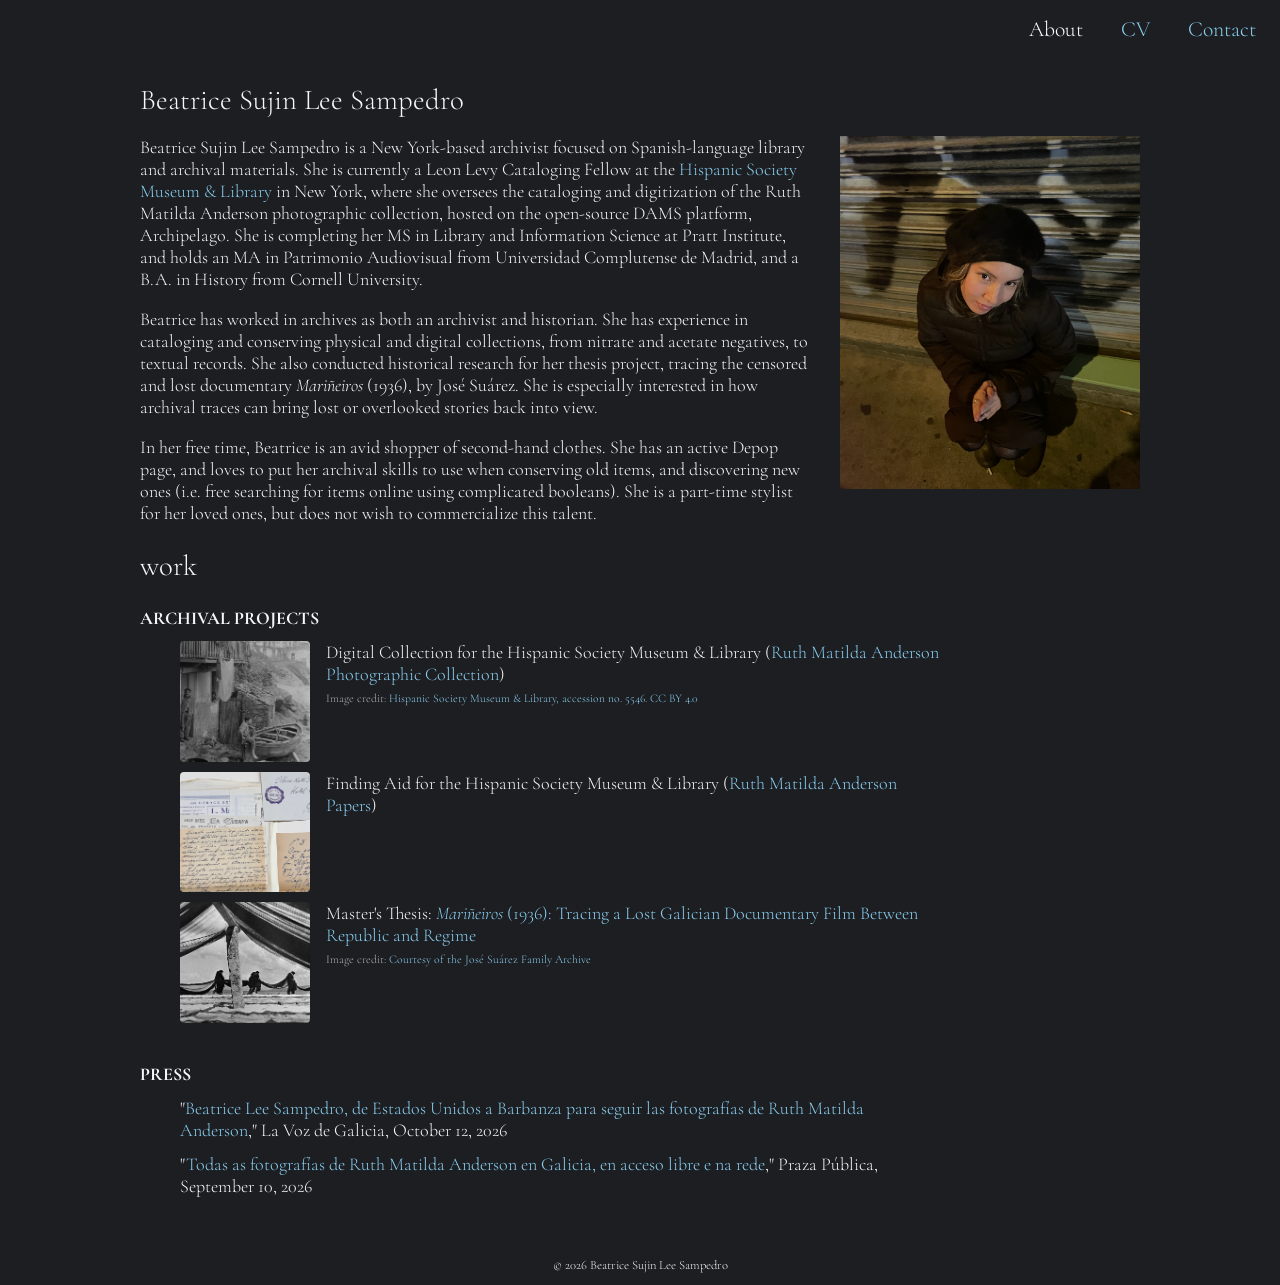
==== index.html @ 2f47974b "Add files via upload" ====
<!DOCTYPE html>
<html lang="en">
<head>
    <meta charset="UTF-8">
    <meta name="viewport" content="width=device-width, initial-scale=1.0">
    <title>Beatrice Sujin Lee Sampedro</title>
    <link rel="stylesheet" href="style.css">
    <meta name="description" content="Beatrice Lee Sampedro web page">
    <meta name="keywords" content="Beatrice Lee Sampedro, librarian, archivist">
    <meta name="author" content="Beatrice Lee Sampedro">
</head>

<body>
    <div class="navigation">
        <a href="index.html" class="nav-link current">About</a>
        <a href="cv.html" class="nav-link">CV</a>
        <a href="contact.html" class="nav-link">Contact</a>
    </div>
    <div id="content">
        <h1>Beatrice Sujin Lee Sampedro</h1>
        <img src="prof_photo_2.png" alt="Portrait" class="portrait">
        <p>
            Beatrice Sujin Lee Sampedro is a New York-based archivist focused on Spanish-language library and archival
            materials. She is currently a Leon Levy Cataloging Fellow at the <a
                href="https://hispanicsociety.org/">Hispanic Society Museum & Library</a> in New York, where she
            oversees the cataloging and digitization of the Ruth Matilda Anderson photographic collection, hosted on the
            open-source DAMS platform, Archipelago. She is completing her MS in Library and Information Science at Pratt
            Institute, and holds an MA in Patrimonio Audiovisual from Universidad Complutense de Madrid, and a B.A. in
            History from Cornell University.
        </p>
        <p>
            Beatrice has worked in archives as both an archivist and historian. She has experience in cataloging and
            conserving physical and digital collections, from nitrate and acetate negatives, to textual records. She
            also conducted historical research for her thesis project, tracing the censored and lost documentary
            <em>Mariñeiros</em> (1936), by José Suárez. She is especially interested in how archival traces can bring
            lost or overlooked stories back into view.
        </p>
        <p>
            In her free time, Beatrice is an avid shopper of second-hand clothes. She has an active Depop page, and
            loves
            to put her archival skills to use when conserving old items, and discovering new ones (i.e. free searching
            for items online using complicated booleans). She is a part-time stylist for her loved ones, but does not
            wish to commercialize this talent.
        </p>
        <div class="work">
            <h2>work</h2>
            <ul class="work-list">
                <li class="category"><strong>ARCHIVAL PROJECTS</strong>
                    <ul class="sublist">
                        <li class="item">
                            <a href="https://diglib.hispanicsociety.org/ruth-matilda-anderson-photographs/"><img
                                    src="anderson_photo.png" alt="Anderson photo" class="thumb"></a>
                            Digital Collection for the Hispanic Society Museum & Library (<a
                                href="https://diglib.hispanicsociety.org/ruth-matilda-anderson-photographs/">Ruth
                                Matilda Anderson Photographic Collection</a>)
                            <br><small class="credit">Image credit: <a
                                    href="https://diglib.hispanicsociety.org/do/10e603d5-3115-4198-a102-d210a2c028d7">Hispanic
                                    Society Museum & Library, accession no. 5546. CC BY 4.0</a></small>
                        </li>
                        <li class="item">
                            <a href="https://empireadc.org/search/catalog/nnh_5872/"><img src="anderson_papers.png"
                                    alt="Anderson Papers" class="thumb"></a>
                            Finding Aid for the Hispanic Society Museum & Library (<a
                                href="https://empireadc.org/search/catalog/nnh_5872/">Ruth Matilda Anderson Papers</a>)
                        </li>
                        <li class="item">
                            <a href="marineiros.pdf"><img src="marineiros_photo.png" alt="Mariñeiros Photo"
                                    class="thumb"></a>
                            Master's Thesis: <a href="marineiros.pdf"><em>Mariñeiros</em> (1936): Tracing a Lost
                                Galician Documentary Film Between Republic and Regime</a>
                            <br><small class="credit">Image credit: <a
                                    href="https://josesuarezfernandez.wordpress.com/series/marineiros/">Courtesy of the
                                    José Suárez Family Archive</a></small>
                        </li>
                    </ul>
                </li>
                <li class="category press"><strong>PRESS</strong>
                    <ul class="sublist">
                        <li class="article">"<a
                                href="https://www.lavozdegalicia.es/noticia/barbanza/2026/10/11/neoyorquino-recomendaria-corrubedo/0003_202610B11C12991.htm">Beatrice
                                Lee Sampedro, de Estados Unidos a Barbanza para seguir las fotografías de Ruth Matilda
                                Anderson</a>," La Voz de Galicia, October 12, 2026</li>
                        <li class="article">"<a
                                href="https://praza.gal/cultura/todas-as-fotografias-de-ruth-matilda-anderson-en-galicia-en-acceso-libre-e-na-rede/">Todas
                                as fotografías de Ruth Matilda Anderson en Galicia, en acceso libre e na rede</a>,"
                            Praza Pública, September 10, 2026</li>
                    </ul>
                </li>
            </ul>
        </div>
    </div>
    <footer>
        <p>&copy; 2026 Beatrice Sujin Lee Sampedro</p>
    </footer>
</body>
</html>
---- style.css ----
@import url("https://fonts.googleapis.com/css2?family=Cormorant+Garamond:wght@300;400;500;600;700&display=swap");

body {
    background-color: #1d1e22;
    color: #f7f7f7;
    font-family: 'Cormorant Garamond', serif;
    font-weight: lighter;
    font-size: 18px;
    margin: 0 24px;
}

a {
    color: #89CFF0;
    text-decoration: none;
}

a:hover {
    text-decoration: underline;
}

h1,
h2 {
    font-weight: lighter;
    font-size: 1.6em;
}

h2 {
    clear: both;
}

img {
    max-width: 100%;
    height: auto;
}

td {
    padding: 10px 14px;
    vertical-align: top;
}

footer {
    text-align: center;
    font-size: 0.7em;
    margin-top: 60px;
    clear: both;
}
.navigation {
    text-align: right;
    margin-top: 16px;
    margin-bottom: 40px;
}

.nav-link {
    margin-left: 34px;
    font-size: 1.2em;
}

.current {
    color: white;
}

.page-name {
    font-size: 1.4em;
    float: left;
}
#content {
    max-width: 1000px;
    margin-left: auto;
    margin-right: auto;
}

.portrait {
    float: right;
    margin-left: 30px;
    width: 300px;
}

.work {
    max-width: 800px;
}

.work-list {
    list-style: none;
    padding-left: 0;
}

.category {
    margin-bottom: 20px;
    clear: both;
}

.sublist {
    list-style: none;
    margin-top: 12px;
}

.item {
    clear: both;
}

.thumb {
    float: left;
    width: 130px;
    margin-right: 16px;
    margin-bottom: 10px;
    border-radius: 4px;
}

.credit {
    font-size: 0.65em;
    color: #b0b3b8;
}

.press {
    padding-top: 30px;
}

.article {
    margin-bottom: 12px;
}
.cv-table {
    background-color: #36454F;
    border: 1px solid #3a3c44;
    border-radius: 7px;
    width: 100%;
    max-width: 900px;
    table-layout: fixed;
    padding: 4px 16px;
}

.date {
    width: 22%;
}
.contact-table {
    border: 1px solid #d9d9d9;
    margin-left: auto;
    margin-right: auto;
}

.media {
    text-align: center;
    margin-top: 20px;
}

.icon {
    width: 28px;
    margin: 0 10px;
}

.bottom {
    position: fixed;
    bottom: 0;
    width: 100%;
}
.photo-box {
    text-align: center;
    margin-bottom: 20px;
}
.contact-photo {
    width: 320px;
}
strong {
    font-weight: 900;
}
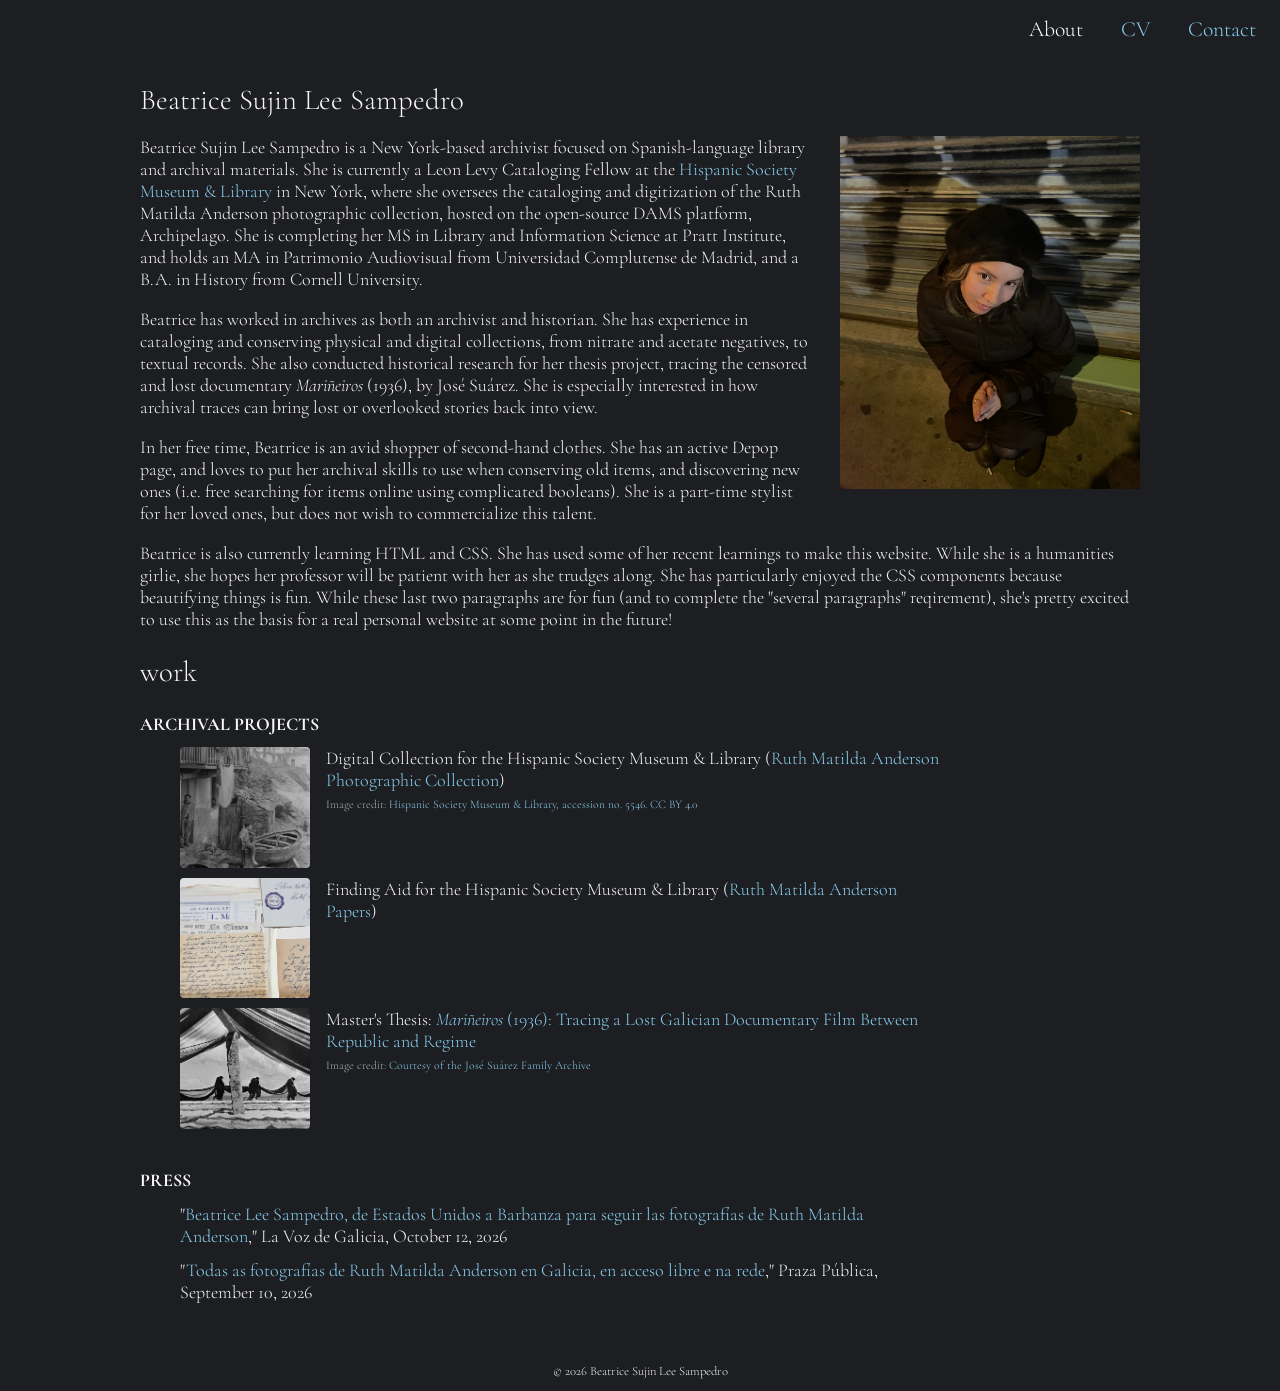
==== commit c83b2781: "Add files via upload" ====
--- a/index.html
+++ b/index.html
@@ -1,5 +1,6 @@
 <!DOCTYPE html>
 <html lang="en">
+
 <head>
     <meta charset="UTF-8">
     <meta name="viewport" content="width=device-width, initial-scale=1.0">
@@ -37,10 +38,14 @@
         </p>
         <p>
             In her free time, Beatrice is an avid shopper of second-hand clothes. She has an active Depop page, and
-            loves
-            to put her archival skills to use when conserving old items, and discovering new ones (i.e. free searching
+            loves to put her archival skills to use when conserving old items, and discovering new ones (i.e. free searching
             for items online using complicated booleans). She is a part-time stylist for her loved ones, but does not
             wish to commercialize this talent.
+        </p>
+        <p>
+            Beatrice is also currently learning HTML and CSS. She has used some of her recent learnings to make this
+            website. While she is a humanities girlie, she hopes her professor will be patient with
+            her as she trudges along. She has particularly enjoyed the CSS components because beautifying things is fun. While these last two paragraphs are for fun (and to complete the "several paragraphs" reqirement), she's pretty excited to use this as the basis for a real personal website at some point in the future!
         </p>
         <div class="work">
             <h2>work</h2>
@@ -93,4 +98,5 @@
         <p>&copy; 2026 Beatrice Sujin Lee Sampedro</p>
     </footer>
 </body>
+
 </html>
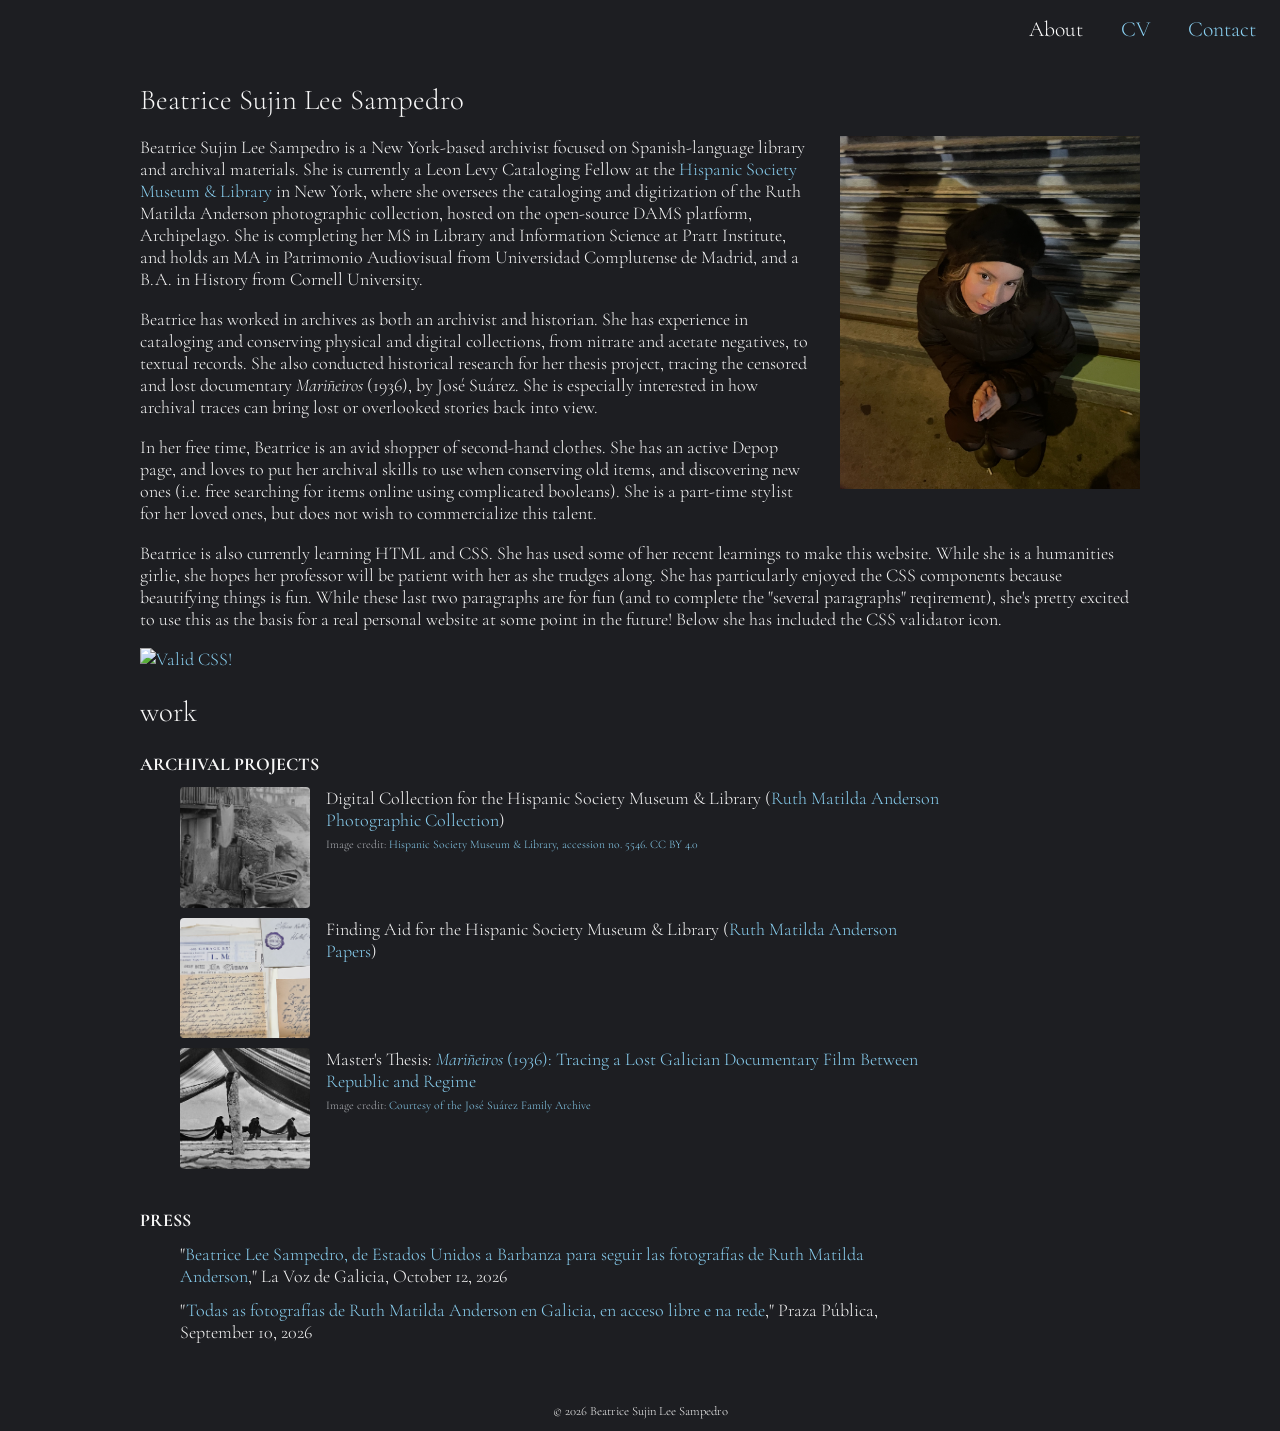
==== commit bfd792a0: "Add files via upload" ====
--- a/index.html
+++ b/index.html
@@ -38,14 +38,24 @@
         </p>
         <p>
             In her free time, Beatrice is an avid shopper of second-hand clothes. She has an active Depop page, and
-            loves to put her archival skills to use when conserving old items, and discovering new ones (i.e. free searching
+            loves to put her archival skills to use when conserving old items, and discovering new ones (i.e. free
+            searching
             for items online using complicated booleans). She is a part-time stylist for her loved ones, but does not
             wish to commercialize this talent.
         </p>
         <p>
             Beatrice is also currently learning HTML and CSS. She has used some of her recent learnings to make this
             website. While she is a humanities girlie, she hopes her professor will be patient with
-            her as she trudges along. She has particularly enjoyed the CSS components because beautifying things is fun. While these last two paragraphs are for fun (and to complete the "several paragraphs" reqirement), she's pretty excited to use this as the basis for a real personal website at some point in the future!
+            her as she trudges along. She has particularly enjoyed the CSS components because beautifying things is fun.
+            While these last two paragraphs are for fun (and to complete the "several paragraphs" reqirement), she's
+            pretty excited to use this as the basis for a real personal website at some point in the future! Below she
+            has included the CSS validator icon.
+        </p>
+        <p>
+            <a href="https://jigsaw.w3.org/css-validator/check/referer">
+                <img style="border:0;width:88px;height:31px" src="https://jigsaw.w3.org/css-validator/images/vcss-blue"
+                    alt="Valid CSS!" />
+            </a>
         </p>
         <div class="work">
             <h2>work</h2>
